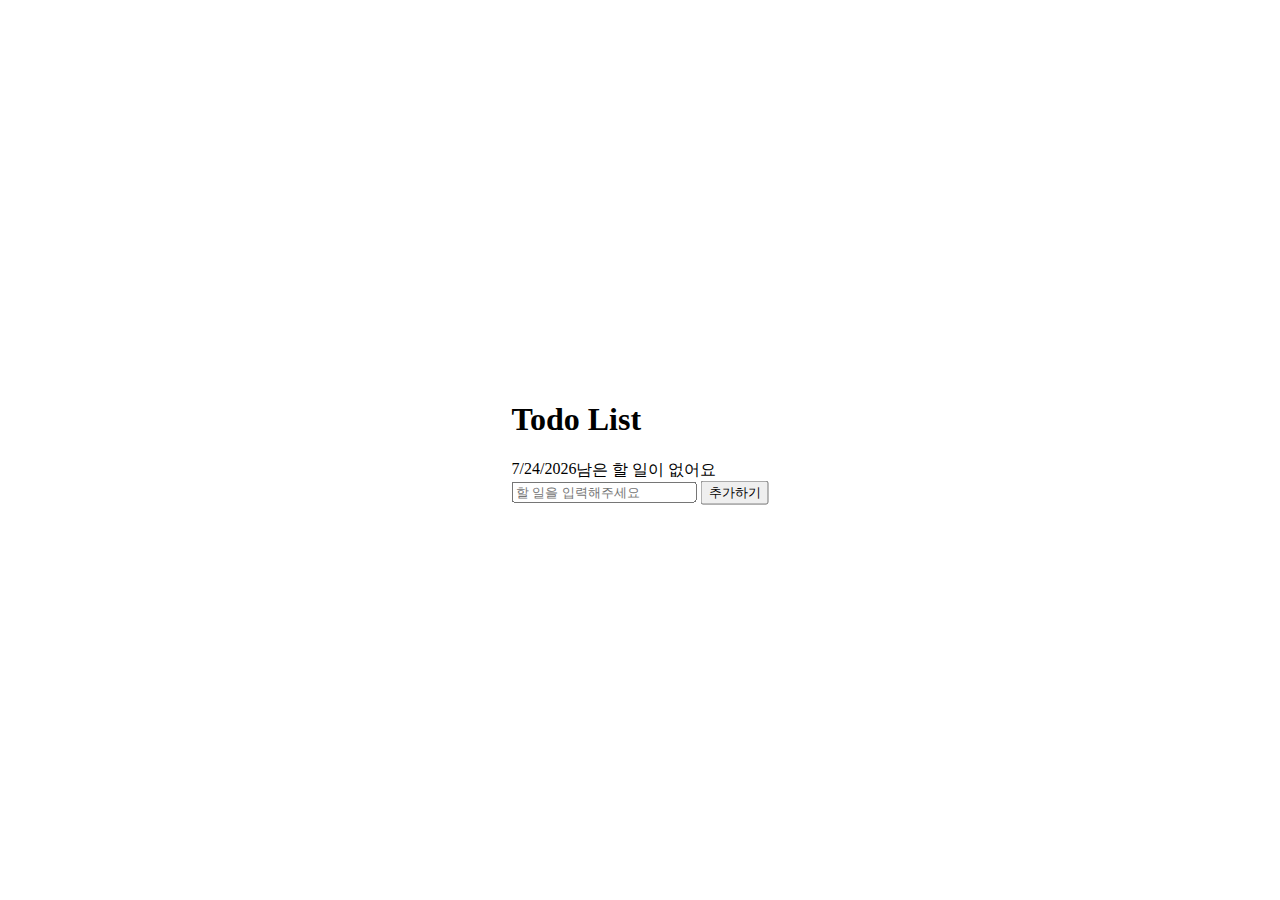
==== index.html @ 76de69cf "Change file name" ====
<!DOCTYPE html>
<html lang="ko">

<head>
    <meta charset="UTF-8">
    <meta http-equiv="X-UA-Compatible" content="IE=edge">
    <meta name="viewport" content="width=device-width, initial-scale=1.0">
    <link rel="stylesheet" href="main.css">
    <script src="https://code.jquery.com/jquery-3.6.0.js"
        integrity="sha256-H+K7U5CnXl1h5ywQfKtSj8PCmoN9aaq30gDh27Xc0jk=" crossorigin="anonymous"></script>
    <title>todolist</title>
</head>

<body>
    <div class="contents">
        <h1 class="title">
            Todo List
        </h1>
        <div class="current-info">
            <div class="date">
                <script>
                    date = new Date().toLocaleDateString();
                    document.write(date);
                </script>
            </div>
            <div id="count" class="count"></div>
        </div>
        <div class="input-info" id="input-info">
            <input type="text" placeholder="할 일을 입력해주세요" id="input-value">
            <button id="input-button">추가하기</button>
        </div>
        <div class="input-list" id="input-list">
            <ul id="list" class="list">
            </ul>
        </div>
    </div>
</body>

<script src="main.js"></script>


</html>
---- main.css ----
body {
    padding: 0;
    margin: 0;
    /*background-color: #FFE8FC;*/
}

.contents {
    position: absolute;
    left: 50%;
    top: 50%;
    transform: translate(-50%, -50%);
    display: flex;
    flex-direction: column;
}

.current-info {
    display: flex;
    flex-direction: row;
}

.list {
    padding: 0;
}
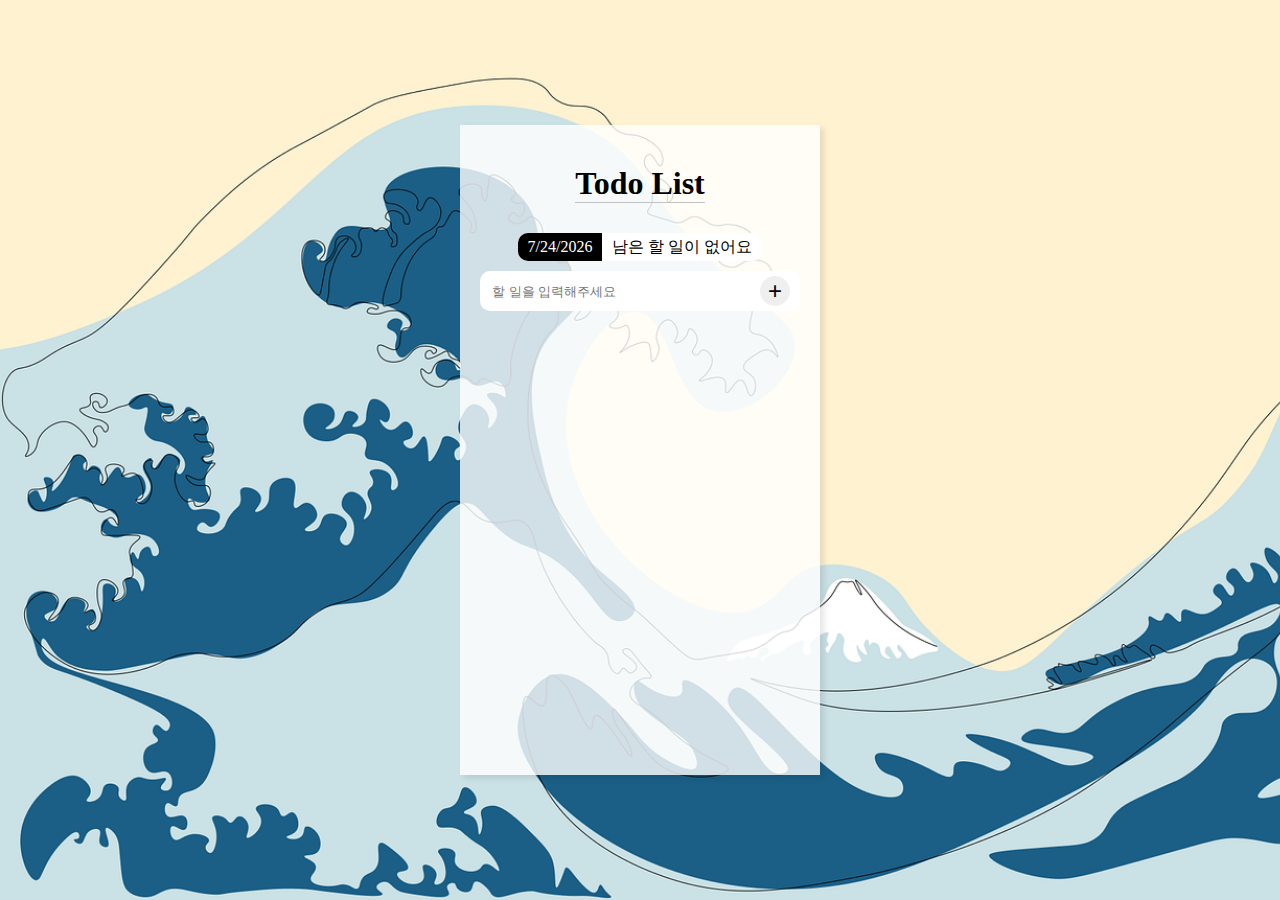
==== commit ae09e213: "Fix update event error" ====
--- a/index.html
+++ b/index.html
@@ -27,7 +27,7 @@
         </div>
         <div class="input-info" id="input-info">
             <input type="text" placeholder="할 일을 입력해주세요" id="input-value">
-            <button id="input-button">추가하기</button>
+            <button id="input-button">+</button>
         </div>
         <div class="input-list" id="input-list">
             <ul id="list" class="list">
--- a/main.css
+++ b/main.css
@@ -1,23 +1,144 @@
 body {
     padding: 0;
     margin: 0;
-    /*background-color: #FFE8FC;*/
+    background-color: #FFE8FC;
+    height: 100vh;
+    background-image: url('src/background.png');
+    background-repeat: no-repeat;
+    background-size: cover;
+}
+
+.title {
+    display: flex;
+    align-self: center;
+    margin: 30px;
+    border-bottom: solid 1px rgb(194, 194, 194);
 }
 
 .contents {
+    display: flex;
+    flex-direction: column;
     position: absolute;
     left: 50%;
     top: 50%;
     transform: translate(-50%, -50%);
-    display: flex;
-    flex-direction: column;
+    background-color: rgba(255, 255, 255, 0.8);
+    box-shadow: rgba(0, 0, 0, 0.1) 4px 3px 6px;
+    height: 70%;
+    padding: 10px;
+    background-size: cover;
+    overflow: auto;
 }
 
 .current-info {
     display: flex;
     flex-direction: row;
+    justify-content: flex-end;
+    align-self: center;
+    align-items: center;
+    background-color: white;
+    border-radius: 10px;
 }
 
 .list {
-    padding: 0;
+    display: flex;
+    flex-direction: column;
+    padding: 10px;
+    border-radius: 10px;
+    margin: 0;
+}
+
+input:focus {
+    outline: none;
+}
+
+input {
+    background-color: transparent;
+    border: 0;
+}
+
+#item {
+    background-color: white;
+    border-radius: 20px;
+    margin: 5px;
+}
+
+.items {
+    display: flex;
+    flex-direction: row;
+    align-items: center;
+    justify-content: space-between;
+    padding: 5px 20px;
+    margin: 5px;
+    background-color: white;
+    border-radius: 20px;
+}
+
+.input-info {
+    display: flex;
+    flex-direction: row;
+    justify-content: space-between;
+    align-self: center;
+    align-items: center;
+    border-radius: 10px;
+    background-color: white;
+    width: 300px;
+    padding: 5px 10px;
+    margin: 10px;
+}
+
+#input-button {
+    border: 0;
+    width: 30px;
+    height: 30px;
+    border-radius: 15px;
+    font-size: 24px;
+}
+
+#input-button:hover {
+    background-color: black;
+    color: white;
+    cursor: pointer;
+}
+
+#input-value {
+    width: 80%;
+}
+
+.date {
+    background-color: black;
+    color: white;
+    border-radius: 10px 0px 0px 10px;
+    padding: 5px 10px;
+    margin: 0 10px 0 0;
+}
+
+#delete-button {
+    border: 0;
+    background-color: transparent;
+    color: #999;
+    font-size: 20px;
+}
+
+#delete-button:hover {
+    cursor: pointer;
+}
+
+input[type="checkbox"] {
+    width: 1rem;
+    height: 1rem;
+    border-radius: 50%;
+    border: 1px solid #999;
+    appearance: none;
+    cursor: pointer;
+    transition: background 0.2s;
+}
+
+input[type="checkbox"]:checked {
+    background: black;
+    border: none;
+}
+
+.count {
+    padding: 0px 10px 0px 0px;
 }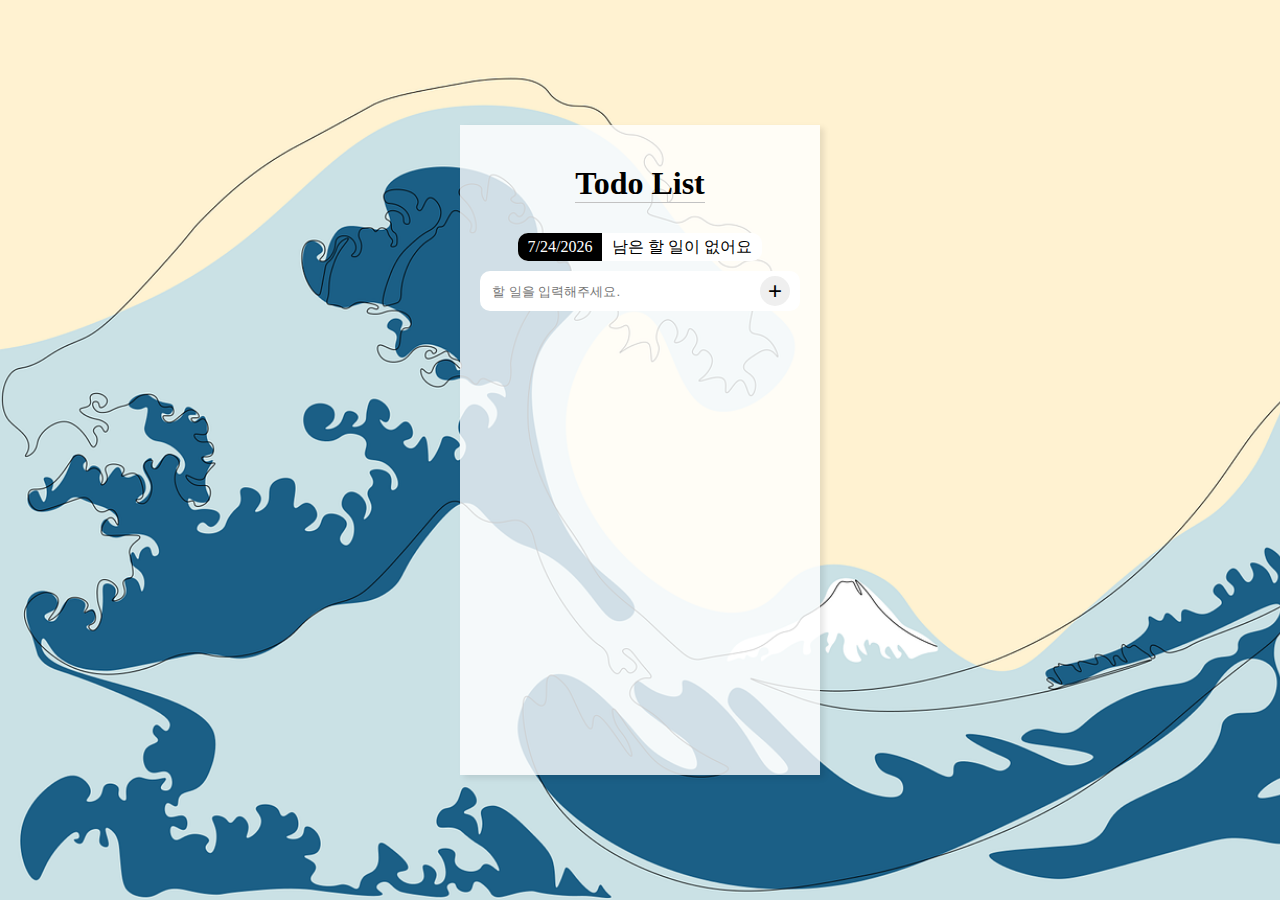
==== commit 29e37d98: "Update index.html" ====
--- a/index.html
+++ b/index.html
@@ -26,7 +26,7 @@
             <div id="count" class="count"></div>
         </div>
         <div class="input-info" id="input-info">
-            <input type="text" placeholder="할 일을 입력해주세요" id="input-value">
+            <input type="text" placeholder="할 일을 입력해주세요." id="input-value">
             <button id="input-button">+</button>
         </div>
         <div class="input-list" id="input-list">
@@ -39,4 +39,4 @@
 <script src="main.js"></script>
 
 
-</html>+</html>
